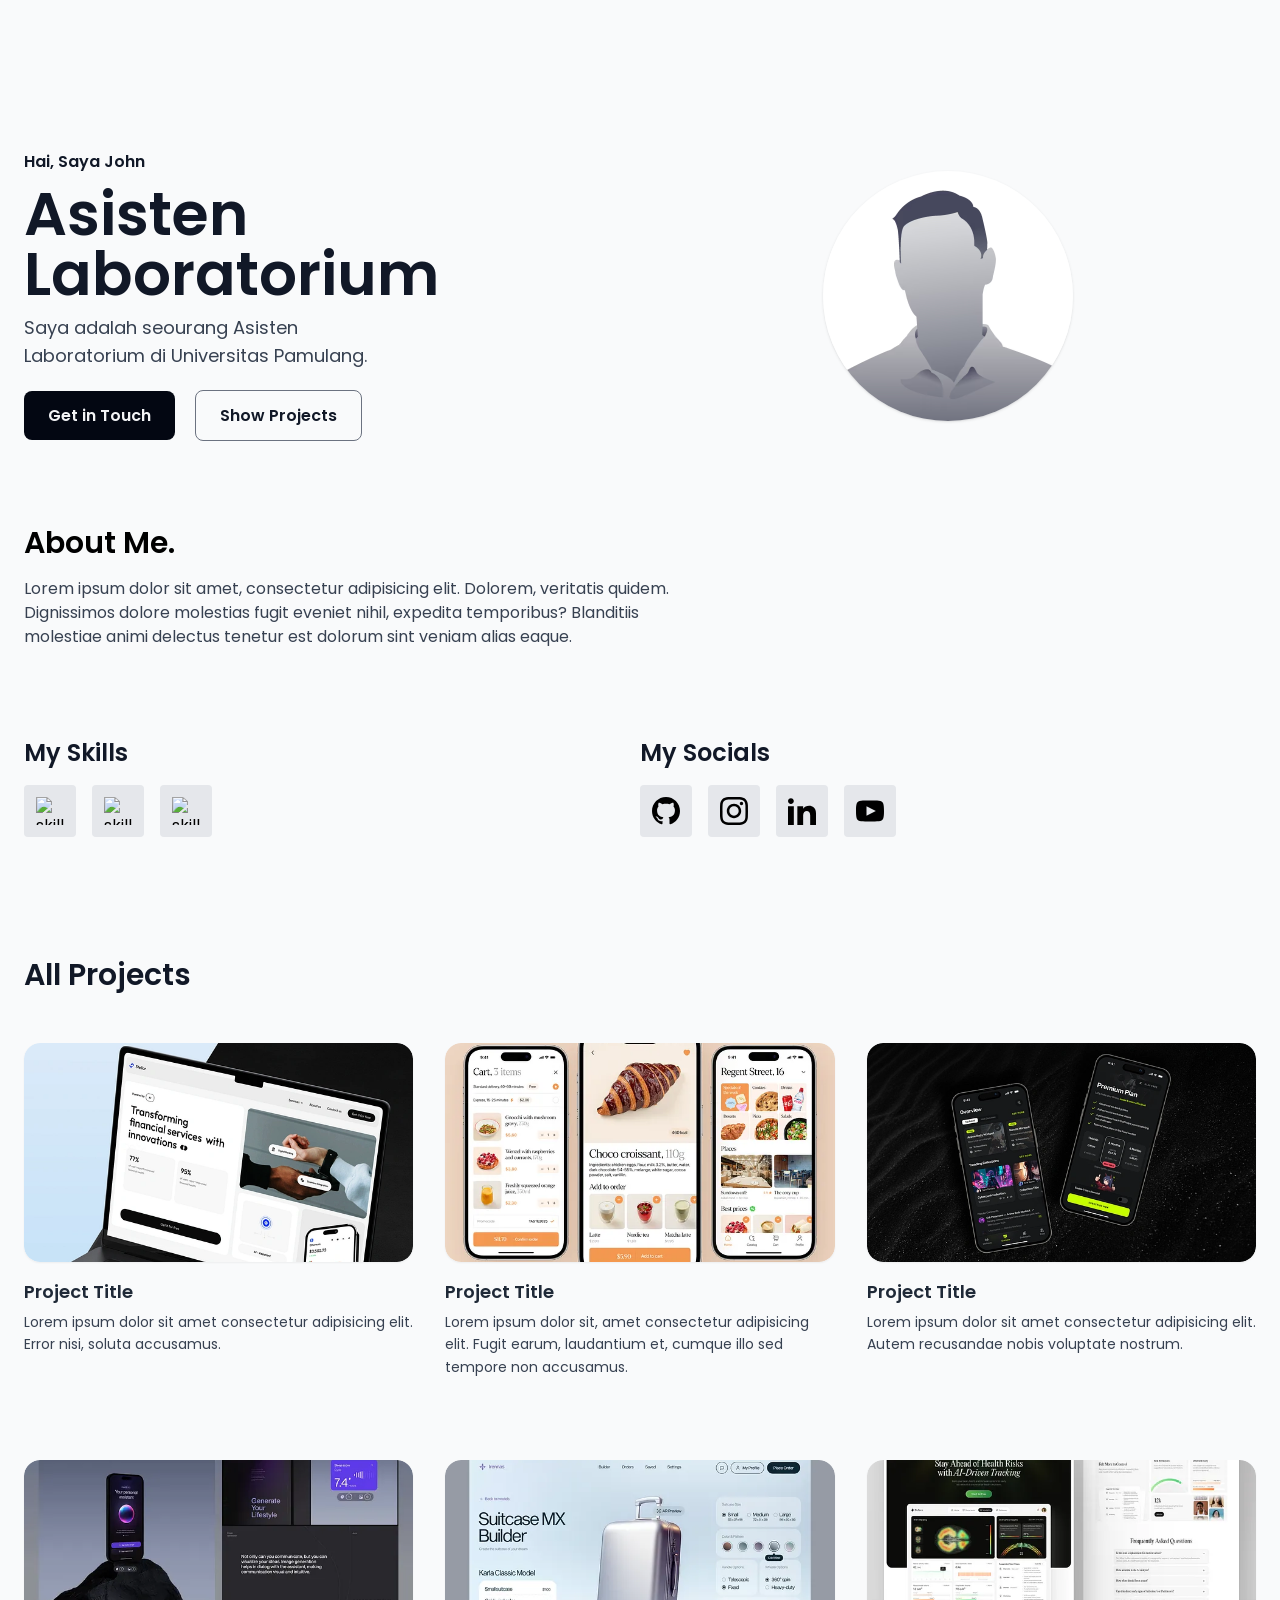
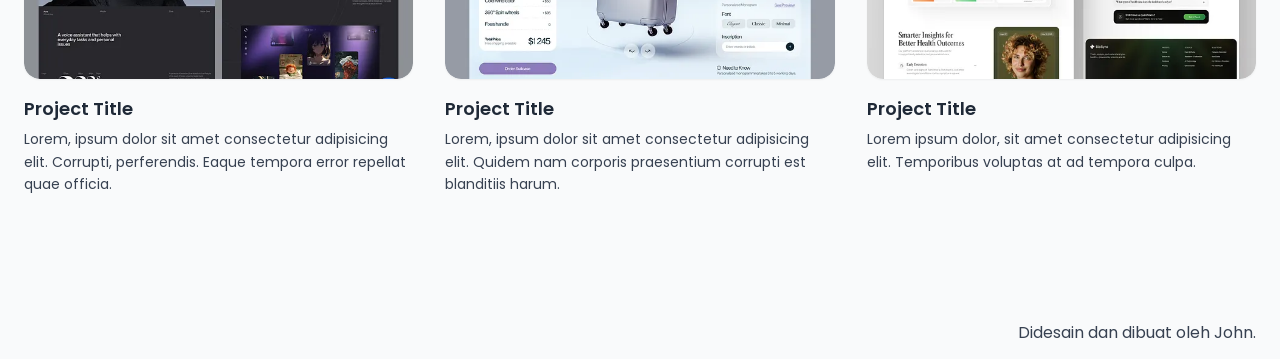
==== index.html @ bc03d98f "first commit" ====
<!DOCTYPE html>
<html lang="en">
  <head>
    <meta charset="UTF-8" />
    <meta name="viewport" content="width=device-width, initial-scale=1.0" />
    <link rel="stylesheet" href="./portfolio/style.css" />
    <link rel="shortcut icon" href="./assets/favicon.png" type="image/x-icon" />
    <title>Portfolio</title>
  </head>
  <body>
    <main>
      <!-- bagian utama | hero.css -->
      <section class="hero">
        <div class="hero__content">
          <p class="hero__eyebrow">Hai, Saya John</p>

          <h1 class="hero__title">Asisten Laboratorium</h1>

          <p class="hero__description">
            Saya adalah seourang Asisten Laboratorium di Universitas Pamulang.
          </p>

          <div class="hero__buttons">
            <a href="#"> Get in Touch </a>
            <a href="#"> Show Projects </a>
          </div>
        </div>

        <div class="hero__image">
          <img
            class="hero__avatar"
            src="./assets/saya.avif"
            alt="Profile photo"
          />
        </div>
      </section>
      <!-- akhir bagian utama -->

      <!-- bagian tentang | tentang.css -->
      <section id="tentang" class="about">
        <h2 class="about__title">About Me.</h2>
        <div class="about__content">
          <div class="about__paragraph">
            <p>
              Lorem ipsum dolor sit amet, consectetur adipisicing elit. Dolorem,
              veritatis quidem. Dignissimos dolore molestias fugit eveniet
              nihil, expedita temporibus? Blanditiis molestiae animi delectus
              tenetur est dolorum sint veniam alias eaque.
            </p>
          </div>
        </div>
      </section>
      <!-- akhir bagian tentang -->

      <section class="skills">
        <!-- bagian skill | skills.css -->
        <div class="about__skills">
          <h4 class="about__skills-title">My Skills</h4>
          <div class="about__skills-group">
            <div class="about__skills-item">
              <img
                src="https://www.svgrepo.com/show/452228/html-5.svg"
                alt="skill icon"
                class="about__skills-icon"
              />
            </div>
            <div class="about__skills-item">
              <img
                src="https://www.svgrepo.com/show/452185/css-3.svg"
                alt="skill icon"
                class="about__skills-icon"
              />
            </div>
            <div class="about__skills-item">
              <img
                src="https://www.svgrepo.com/show/353925/javascript.svg"
                alt="skill icon"
                class="about__skills-icon"
              />
            </div>
          </div>
        </div>
        <!-- akhir bagian skill -->

        <!-- bagian sosial | skills.css -->
        <div class="about__skills">
          <h4 class="about__skills-title">My Socials</h4>
          <div class="about__skills-group">
            <div class="about__skills-item">
              <svg
                xmlns="http://www.w3.org/2000/svg"
                viewBox="0 0 24 24"
                class="about__skills-icon"
              >
                <path
                  d="M12 0c-6.626 0-12 5.373-12 12 0 5.302 3.438 9.8 8.207 11.387.599.111.793-.261.793-.577v-2.234c-3.338.726-4.033-1.416-4.033-1.416-.546-1.387-1.333-1.756-1.333-1.756-1.089-.745.083-.729.083-.729 1.205.084 1.839 1.237 1.839 1.237 1.07 1.834 2.807 1.304 3.492.997.107-.775.418-1.305.762-1.604-2.665-.305-5.467-1.334-5.467-5.931 0-1.311.469-2.381 1.236-3.221-.124-.303-.535-1.524.117-3.176 0 0 1.008-.322 3.301 1.23.957-.266 1.983-.399 3.003-.404 1.02.005 2.047.138 3.006.404 2.291-1.552 3.297-1.23 3.297-1.23.653 1.653.242 2.874.118 3.176.77.84 1.235 1.911 1.235 3.221 0 4.609-2.807 5.624-5.479 5.921.43.372.823 1.102.823 2.222v3.293c0 .319.192.694.801.576 4.765-1.589 8.199-6.086 8.199-11.386 0-6.627-5.373-12-12-12z"
                />
              </svg>
            </div>
            <div class="about__skills-item">
              <svg
                xmlns="http://www.w3.org/2000/svg"
                viewBox="0 0 24 24"
                class="about__skills-icon"
              >
                <path
                  d="M12 2.163c3.204 0 3.584.012 4.85.07 3.252.148 4.771 1.691 4.919 4.919.058 1.265.069 1.645.069 4.849 0 3.205-.012 3.584-.069 4.849-.149 3.225-1.664 4.771-4.919 4.919-1.266.058-1.644.07-4.85.07-3.204 0-3.584-.012-4.849-.07-3.26-.149-4.771-1.699-4.919-4.92-.058-1.265-.07-1.644-.07-4.849 0-3.204.013-3.583.07-4.849.149-3.227 1.664-4.771 4.919-4.919 1.266-.057 1.645-.069 4.849-.069zm0-2.163c-3.259 0-3.667.014-4.947.072-4.358.2-6.78 2.618-6.98 6.98-.059 1.281-.073 1.689-.073 4.948 0 3.259.014 3.668.072 4.948.2 4.358 2.618 6.78 6.98 6.98 1.281.058 1.689.072 4.948.072 3.259 0 3.668-.014 4.948-.072 4.354-.2 6.782-2.618 6.979-6.98.059-1.28.073-1.689.073-4.948 0-3.259-.014-3.667-.072-4.947-.196-4.354-2.617-6.78-6.979-6.98-1.281-.059-1.69-.073-4.949-.073zm0 5.838c-3.403 0-6.162 2.759-6.162 6.162s2.759 6.163 6.162 6.163 6.162-2.759 6.162-6.163c0-3.403-2.759-6.162-6.162-6.162zm0 10.162c-2.209 0-4-1.79-4-4 0-2.209 1.791-4 4-4s4 1.791 4 4c0 2.21-1.791 4-4 4zm6.406-11.845c-.796 0-1.441.645-1.441 1.44s.645 1.44 1.441 1.44c.795 0 1.439-.645 1.439-1.44s-.644-1.44-1.439-1.44z"
                />
              </svg>
            </div>
            <div class="about__skills-item">
              <svg
                xmlns="http://www.w3.org/2000/svg"
                viewBox="0 0 24 24"
                class="about__skills-icon"
              >
                <path
                  d="M4.98 3.5c0 1.381-1.11 2.5-2.48 2.5s-2.48-1.119-2.48-2.5c0-1.38 1.11-2.5 2.48-2.5s2.48 1.12 2.48 2.5zm.02 4.5h-5v16h5v-16zm7.982 0h-4.968v16h4.969v-8.399c0-4.67 6.029-5.052 6.029 0v8.399h4.988v-10.131c0-7.88-8.922-7.593-11.018-3.714v-2.155z"
                />
              </svg>
            </div>
            <div class="about__skills-item">
              <svg
                xmlns="http://www.w3.org/2000/svg"
                viewBox="0 0 24 24"
                class="about__skills-icon"
              >
                <path
                  d="M19.615 3.184c-3.604-.246-11.631-.245-15.23 0-3.897.266-4.356 2.62-4.385 8.816.029 6.185.484 8.549 4.385 8.816 3.6.245 11.626.246 15.23 0 3.897-.266 4.356-2.62 4.385-8.816-.029-6.185-.484-8.549-4.385-8.816zm-10.615 12.816v-8l8 3.993-8 4.007z"
                />
              </svg>
            </div>
          </div>
        </div>
        <!-- akhir bagian sosial -->
      </section>

      <!-- bagian project | project.css -->
      <section id="project" class="project">
        <div class="project__header">
          <div class="project__header-text">
            <h2 class="project__header-title">All Projects</h2>
          </div>
        </div>

        <div class="project__grid">
          <!-- list proyek -->
          <article class="project-card">
            <div class="project-card__image">
              <img
                src="./assets/images/proyek/proyek-1.webp"
                alt="Project preview"
              />
            </div>

            <h3 class="project-card__title">Project Title</h3>
            <p class="project-card__description">
              Lorem ipsum dolor sit amet consectetur adipisicing elit. Error
              nisi, soluta accusamus.
            </p>
          </article>
          <article class="project-card">
            <div class="project-card__image">
              <img
                src="./assets/images/proyek/proyek-2.webp"
                alt="Project preview"
              />
            </div>

            <h3 class="project-card__title">Project Title</h3>
            <p class="project-card__description">
              Lorem ipsum dolor sit, amet consectetur adipisicing elit. Fugit
              earum, laudantium et, cumque illo sed tempore non accusamus.
            </p>
          </article>
          <article class="project-card">
            <div class="project-card__image">
              <img
                src="./assets/images/proyek/proyek-3.webp"
                alt="Project preview"
              />
            </div>

            <h3 class="project-card__title">Project Title</h3>
            <p class="project-card__description">
              Lorem ipsum dolor sit amet consectetur adipisicing elit. Autem
              recusandae nobis voluptate nostrum.
            </p>
          </article>
          <article class="project-card">
            <div class="project-card__image">
              <img
                src="./assets/images/proyek/proyek-4.webp"
                alt="Project preview"
              />
            </div>

            <h3 class="project-card__title">Project Title</h3>
            <p class="project-card__description">
              Lorem, ipsum dolor sit amet consectetur adipisicing elit.
              Corrupti, perferendis. Eaque tempora error repellat quae officia.
            </p>
          </article>
          <article class="project-card">
            <div class="project-card__image">
              <img
                src="./assets/images/proyek/proyek-5.webp"
                alt="Project preview"
              />
            </div>

            <h3 class="project-card__title">Project Title</h3>
            <p class="project-card__description">
              Lorem, ipsum dolor sit amet consectetur adipisicing elit. Quidem
              nam corporis praesentium corrupti est blanditiis harum.
            </p>
          </article>
          <article class="project-card">
            <div class="project-card__image">
              <img
                src="./assets/images/proyek/proyek-6.webp"
                alt="Project preview"
              />
            </div>

            <h3 class="project-card__title">Project Title</h3>
            <p class="project-card__description">
              Lorem ipsum dolor, sit amet consectetur adipisicing elit.
              Temporibus voluptas at ad tempora culpa.
            </p>
          </article>
          <!-- akhir list proyek -->
        </div>
      </section>
      <!-- akhir bagian project -->
    </main>

    <!-- bagian footer | footer.css -->
    <footer class="footer">
      <p>Didesain dan dibuat oleh John.</p>
    </footer>
    <!-- akhir bagian footer -->

    <script src="script.js"></script>
  </body>
</html>
---- portfolio/style.css ----
@import url('./css/reset.css');
@import url('./css/header.css');
@import url('./css/hero.css');
@import url('./css/tentang.css');
@import url('./css/skills.css');
@import url('./css/project.css');
@import url('./css/blog.css');
@import url('./css/kontak.css');
@import url('./css/footer.css');
@import url('./css/breakpoints/mobile.css');
@import url('./css/breakpoints/tablet.css');
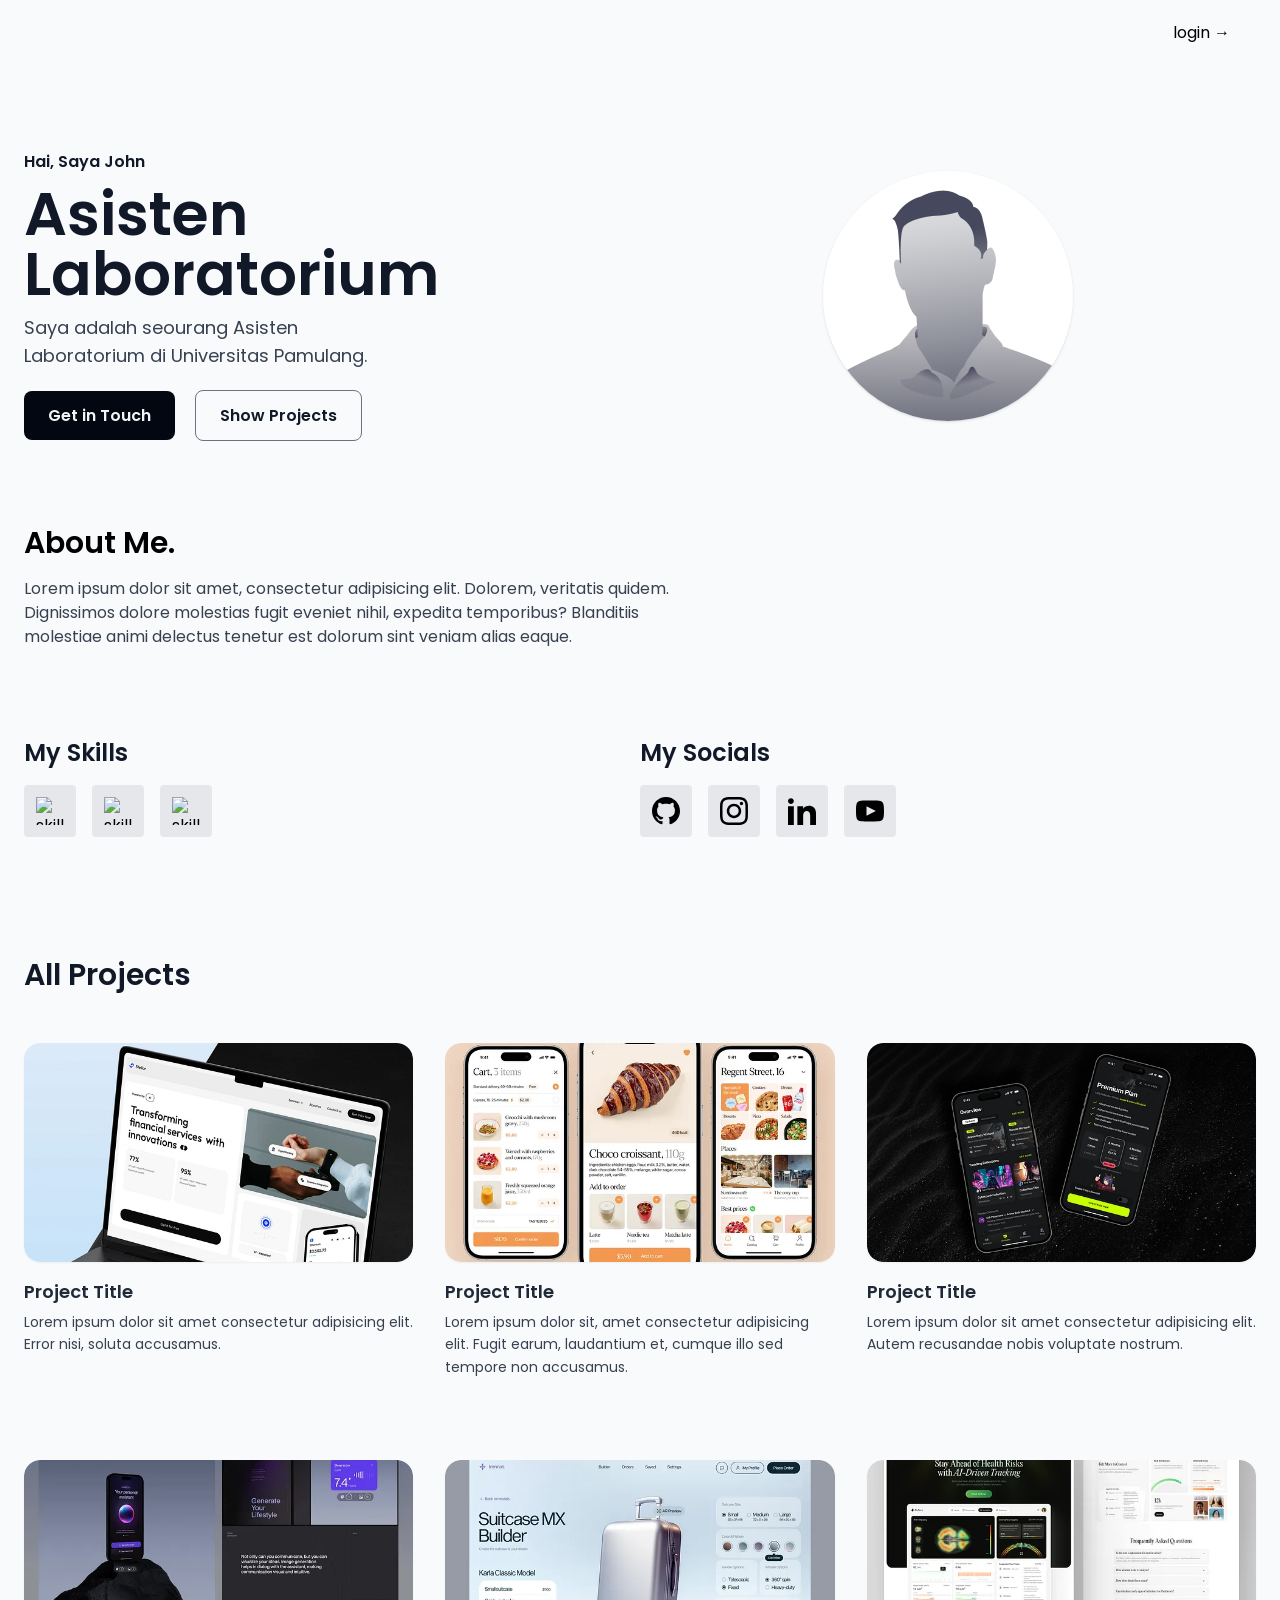
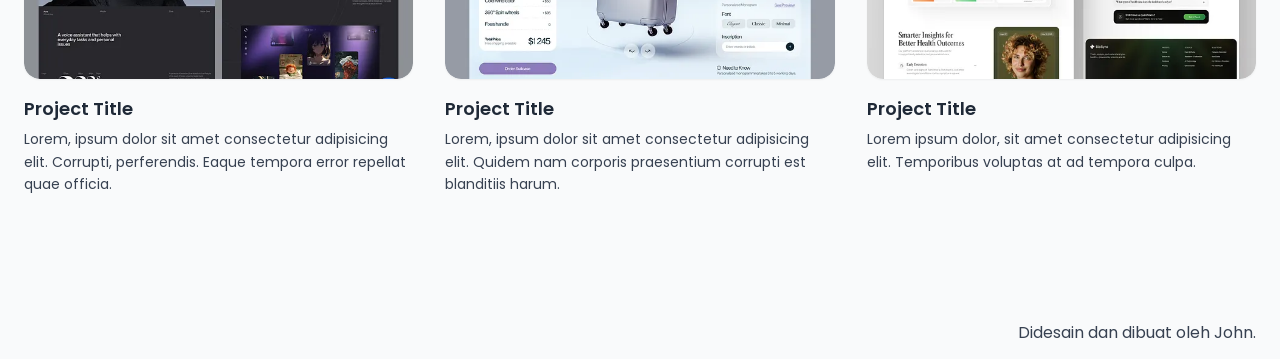
==== commit 3cc9418e: "merge components" ====
--- a/index.html
+++ b/index.html
@@ -8,6 +8,9 @@
     <title>Portfolio</title>
   </head>
   <body>
+    <!-- buat testing ke halaman login-->
+    <a href="./login.html" style="position: absolute; top: 20px; right: 50px;">login &rarr;</a>
+
     <main>
       <!-- bagian utama | hero.css -->
       <section class="hero">
--- a/portfolio/style.css
+++ b/portfolio/style.css
@@ -1,4 +1,4 @@
-@import url('./css/reset.css');
+@import url('../assets/css/reset.css');
 @import url('./css/header.css');
 @import url('./css/hero.css');
 @import url('./css/tentang.css');
